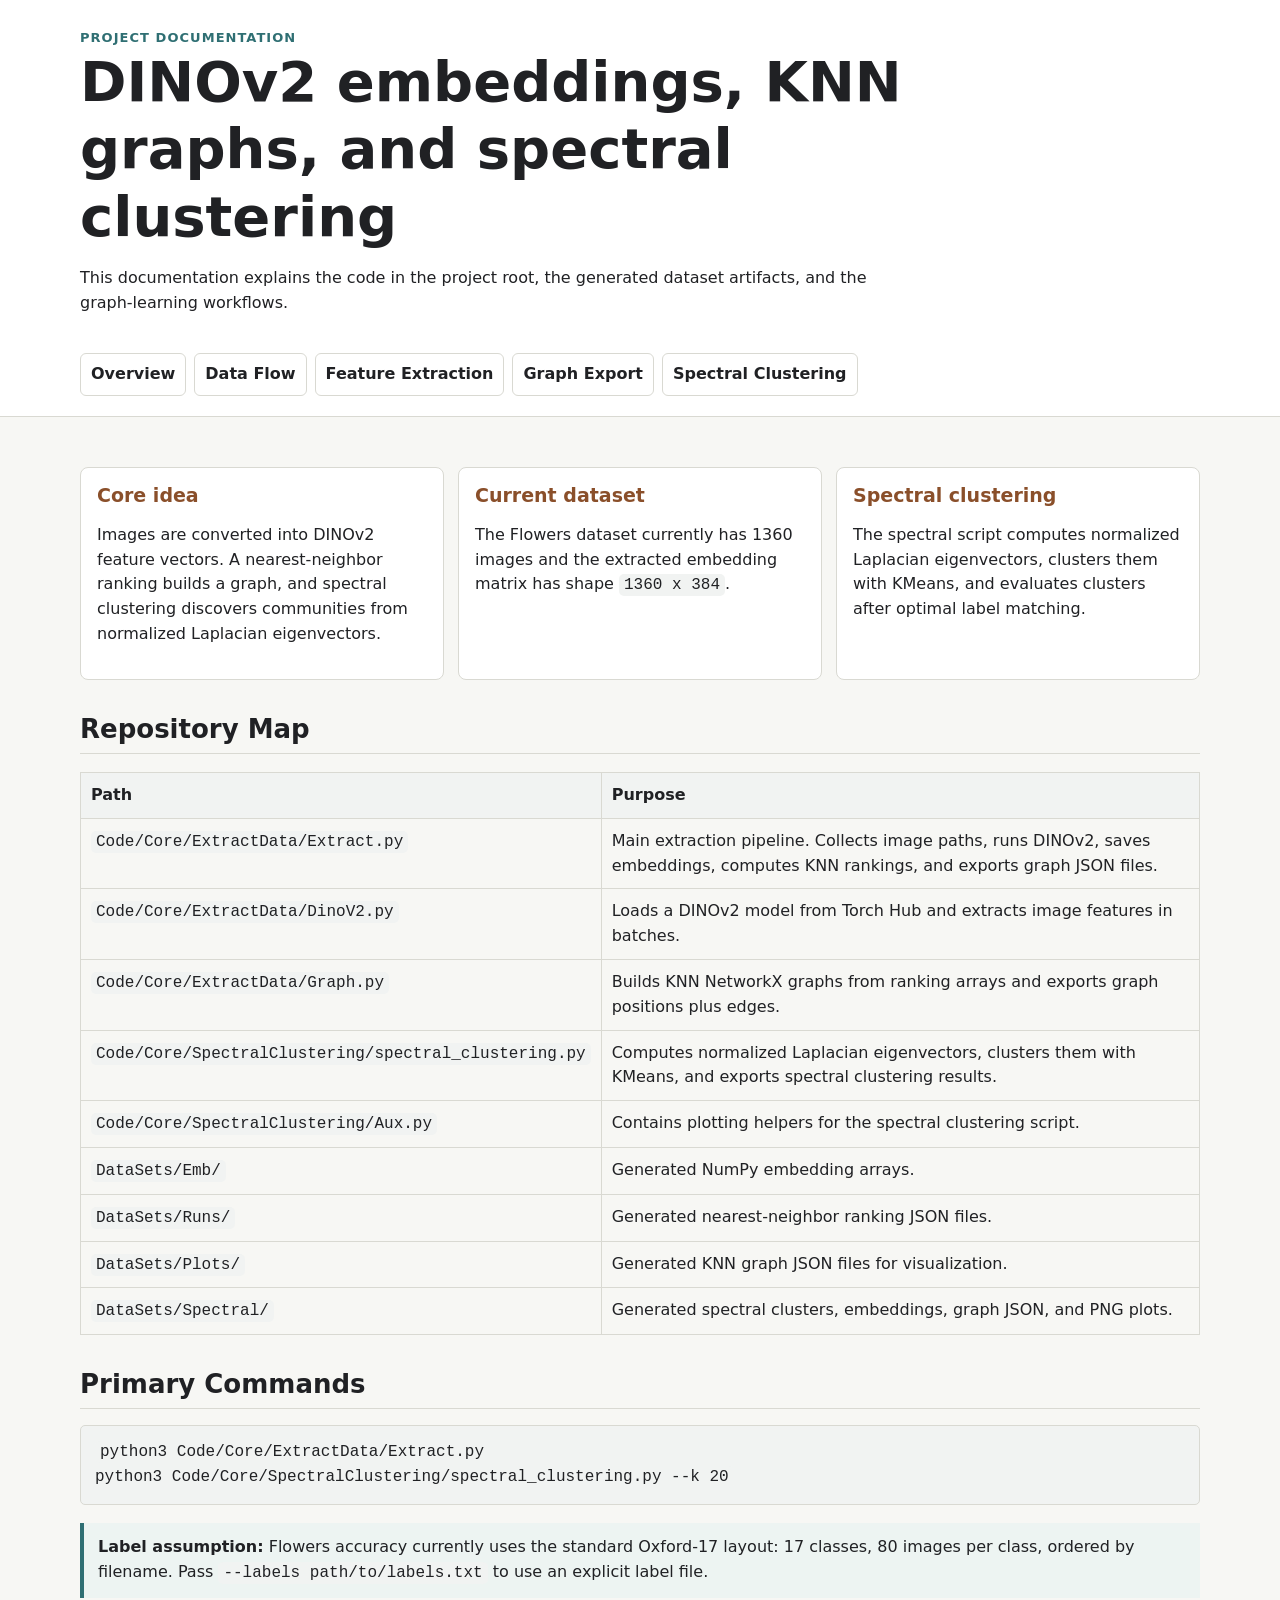
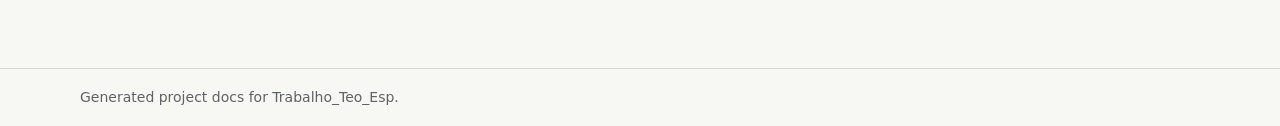
==== Docs/index.html @ fd4a02af "New" ====
<!doctype html>
<html lang="en">
<head>
  <meta charset="utf-8">
  <meta name="viewport" content="width=device-width, initial-scale=1">
  <title>USP Graph Learning Project Documentation</title>
  <link rel="stylesheet" href="styles.css">
</head>
<body>
  <header>
    <div class="wrap top">
      <div class="eyebrow">Project documentation</div>
      <h1>DINOv2 embeddings, KNN graphs, and spectral clustering</h1>
      <p>This documentation explains the code in the project root, the generated dataset artifacts, and the graph-learning workflows.</p>
    </div>
    <div class="wrap">
      <nav>
        <a href="index.html">Overview</a>
        <a href="data-flow.html">Data Flow</a>
        <a href="extract-data.html">Feature Extraction</a>
        <a href="graph-export.html">Graph Export</a>
        <a href="spectral.html">Spectral Clustering</a>
      </nav>
    </div>
  </header>

  <main class="wrap">
    <section class="grid">
      <article class="card">
        <h3>Core idea</h3>
        <p>Images are converted into DINOv2 feature vectors. A nearest-neighbor ranking builds a graph, and spectral clustering discovers communities from normalized Laplacian eigenvectors.</p>
      </article>
      <article class="card">
        <h3>Current dataset</h3>
        <p>The Flowers dataset currently has 1360 images and the extracted embedding matrix has shape <code>1360 x 384</code>.</p>
      </article>
      <article class="card">
        <h3>Spectral clustering</h3>
        <p>The spectral script computes normalized Laplacian eigenvectors, clusters them with KMeans, and evaluates clusters after optimal label matching.</p>
      </article>
    </section>

    <h2>Repository Map</h2>
    <table>
      <thead>
        <tr><th>Path</th><th>Purpose</th></tr>
      </thead>
      <tbody>
        <tr><td><code>Code/Core/ExtractData/Extract.py</code></td><td>Main extraction pipeline. Collects image paths, runs DINOv2, saves embeddings, computes KNN rankings, and exports graph JSON files.</td></tr>
        <tr><td><code>Code/Core/ExtractData/DinoV2.py</code></td><td>Loads a DINOv2 model from Torch Hub and extracts image features in batches.</td></tr>
        <tr><td><code>Code/Core/ExtractData/Graph.py</code></td><td>Builds KNN NetworkX graphs from ranking arrays and exports graph positions plus edges.</td></tr>
        <tr><td><code>Code/Core/SpectralClustering/spectral_clustering.py</code></td><td>Computes normalized Laplacian eigenvectors, clusters them with KMeans, and exports spectral clustering results.</td></tr>
        <tr><td><code>Code/Core/SpectralClustering/Aux.py</code></td><td>Contains plotting helpers for the spectral clustering script.</td></tr>
        <tr><td><code>DataSets/Emb/</code></td><td>Generated NumPy embedding arrays.</td></tr>
        <tr><td><code>DataSets/Runs/</code></td><td>Generated nearest-neighbor ranking JSON files.</td></tr>
        <tr><td><code>DataSets/Plots/</code></td><td>Generated KNN graph JSON files for visualization.</td></tr>
        <tr><td><code>DataSets/Spectral/</code></td><td>Generated spectral clusters, embeddings, graph JSON, and PNG plots.</td></tr>
      </tbody>
    </table>

    <h2>Primary Commands</h2>
    <pre><code>python3 Code/Core/ExtractData/Extract.py
python3 Code/Core/SpectralClustering/spectral_clustering.py --k 20</code></pre>

    <div class="note">
      <strong>Label assumption:</strong> Flowers accuracy currently uses the standard Oxford-17 layout: 17 classes, 80 images per class, ordered by filename. Pass <code>--labels path/to/labels.txt</code> to use an explicit label file.
    </div>
  </main>

  <footer class="footer">
    <div class="wrap">Generated project docs for Trabalho_Teo_Esp.</div>
  </footer>
</body>
</html>
---- Docs/styles.css ----
:root {
  color-scheme: light;
  --bg: #f7f7f4;
  --panel: #ffffff;
  --text: #202124;
  --muted: #5f6368;
  --line: #d9d9d2;
  --accent: #2f6f73;
  --accent-2: #8a4f2a;
  --code: #f1f3f2;
}

* {
  box-sizing: border-box;
}

body {
  margin: 0;
  background: var(--bg);
  color: var(--text);
  font-family: Inter, ui-sans-serif, system-ui, -apple-system, BlinkMacSystemFont, "Segoe UI", sans-serif;
  line-height: 1.55;
}

header {
  border-bottom: 1px solid var(--line);
  background: var(--panel);
}

.wrap {
  width: min(1120px, calc(100% - 40px));
  margin: 0 auto;
}

.top {
  padding: 28px 0 22px;
}

.eyebrow {
  color: var(--accent);
  font-size: 13px;
  font-weight: 700;
  letter-spacing: 0.08em;
  text-transform: uppercase;
}

h1,
h2,
h3 {
  line-height: 1.2;
  margin: 0 0 12px;
}

h1 {
  font-size: clamp(32px, 5vw, 56px);
  max-width: 900px;
}

h2 {
  border-bottom: 1px solid var(--line);
  font-size: 26px;
  margin-top: 34px;
  padding-bottom: 8px;
}

h3 {
  color: var(--accent-2);
  font-size: 19px;
  margin-top: 24px;
}

p {
  max-width: 820px;
}

a {
  color: var(--accent);
  font-weight: 650;
  text-decoration: none;
}

a:hover {
  text-decoration: underline;
}

nav {
  display: flex;
  flex-wrap: wrap;
  gap: 8px;
  padding: 0 0 20px;
}

nav a {
  border: 1px solid var(--line);
  border-radius: 6px;
  color: var(--text);
  padding: 8px 10px;
}

main {
  padding: 30px 0 52px;
}

.grid {
  display: grid;
  gap: 14px;
  grid-template-columns: repeat(auto-fit, minmax(250px, 1fr));
  margin: 20px 0 26px;
}

.card {
  background: var(--panel);
  border: 1px solid var(--line);
  border-radius: 8px;
  padding: 16px;
}

.card h3 {
  margin-top: 0;
}

.note {
  background: #edf4f2;
  border-left: 4px solid var(--accent);
  margin: 18px 0;
  padding: 12px 14px;
}

code,
pre {
  background: var(--code);
  border-radius: 5px;
  font-family: "SFMono-Regular", Consolas, "Liberation Mono", monospace;
}

code {
  padding: 2px 5px;
}

pre {
  border: 1px solid var(--line);
  overflow-x: auto;
  padding: 14px;
}

table {
  border-collapse: collapse;
  margin: 18px 0;
  width: 100%;
}

th,
td {
  border: 1px solid var(--line);
  padding: 10px;
  text-align: left;
  vertical-align: top;
}

th {
  background: var(--code);
}

ul,
ol {
  max-width: 860px;
}

.footer {
  border-top: 1px solid var(--line);
  color: var(--muted);
  font-size: 14px;
  padding: 18px 0;
}
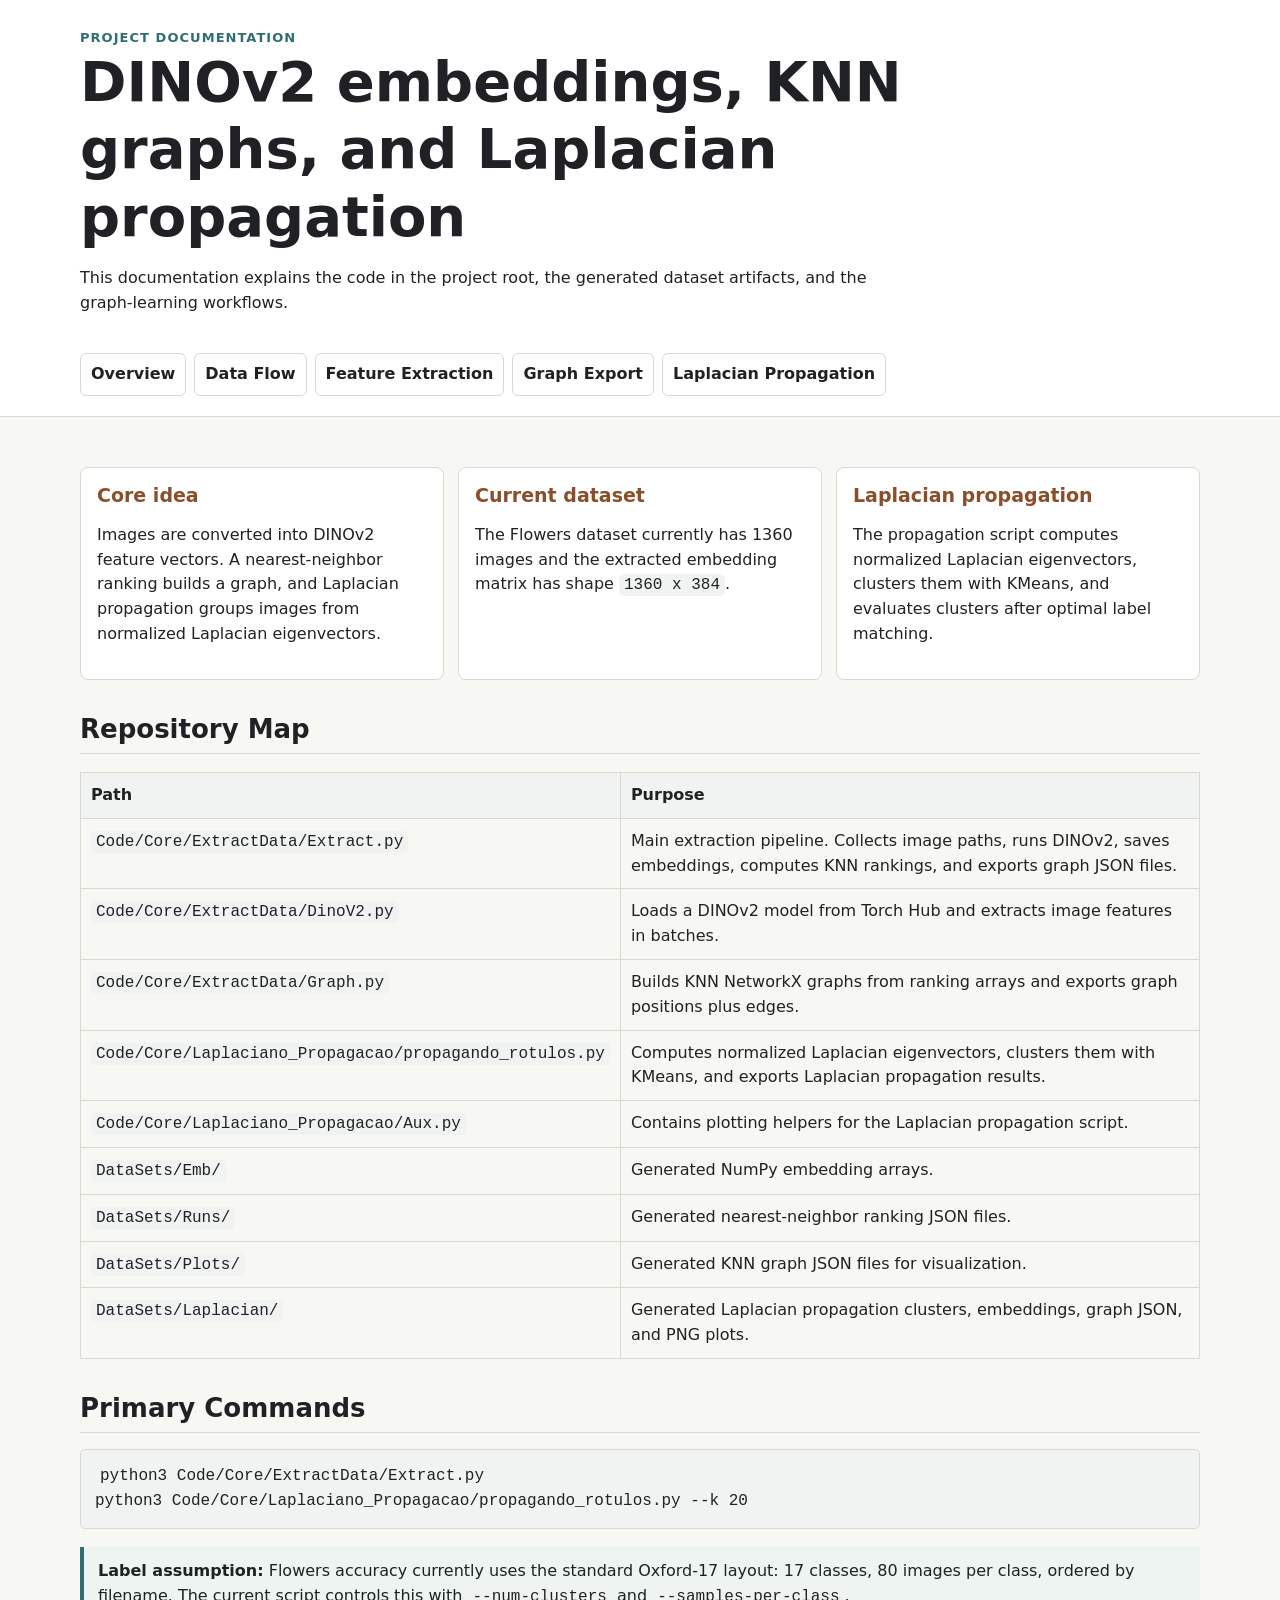
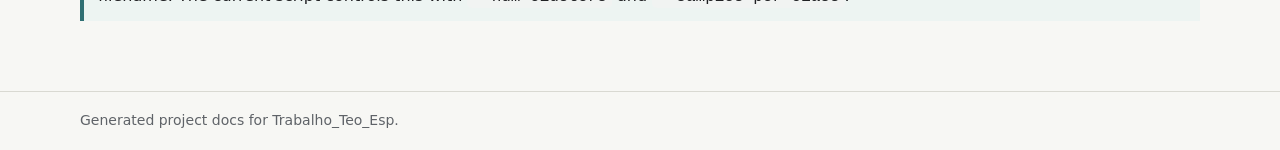
==== commit 7ab24def: "Version 1" ====
--- a/Docs/index.html
+++ b/Docs/index.html
@@ -10,7 +10,7 @@
   <header>
     <div class="wrap top">
       <div class="eyebrow">Project documentation</div>
-      <h1>DINOv2 embeddings, KNN graphs, and spectral clustering</h1>
+      <h1>DINOv2 embeddings, KNN graphs, and Laplacian propagation</h1>
       <p>This documentation explains the code in the project root, the generated dataset artifacts, and the graph-learning workflows.</p>
     </div>
     <div class="wrap">
@@ -19,7 +19,7 @@
         <a href="data-flow.html">Data Flow</a>
         <a href="extract-data.html">Feature Extraction</a>
         <a href="graph-export.html">Graph Export</a>
-        <a href="spectral.html">Spectral Clustering</a>
+        <a href="spectral.html">Laplacian Propagation</a>
       </nav>
     </div>
   </header>
@@ -28,15 +28,15 @@
     <section class="grid">
       <article class="card">
         <h3>Core idea</h3>
-        <p>Images are converted into DINOv2 feature vectors. A nearest-neighbor ranking builds a graph, and spectral clustering discovers communities from normalized Laplacian eigenvectors.</p>
+        <p>Images are converted into DINOv2 feature vectors. A nearest-neighbor ranking builds a graph, and Laplacian propagation groups images from normalized Laplacian eigenvectors.</p>
       </article>
       <article class="card">
         <h3>Current dataset</h3>
         <p>The Flowers dataset currently has 1360 images and the extracted embedding matrix has shape <code>1360 x 384</code>.</p>
       </article>
       <article class="card">
-        <h3>Spectral clustering</h3>
-        <p>The spectral script computes normalized Laplacian eigenvectors, clusters them with KMeans, and evaluates clusters after optimal label matching.</p>
+        <h3>Laplacian propagation</h3>
+        <p>The propagation script computes normalized Laplacian eigenvectors, clusters them with KMeans, and evaluates clusters after optimal label matching.</p>
       </article>
     </section>
 
@@ -49,21 +49,21 @@
         <tr><td><code>Code/Core/ExtractData/Extract.py</code></td><td>Main extraction pipeline. Collects image paths, runs DINOv2, saves embeddings, computes KNN rankings, and exports graph JSON files.</td></tr>
         <tr><td><code>Code/Core/ExtractData/DinoV2.py</code></td><td>Loads a DINOv2 model from Torch Hub and extracts image features in batches.</td></tr>
         <tr><td><code>Code/Core/ExtractData/Graph.py</code></td><td>Builds KNN NetworkX graphs from ranking arrays and exports graph positions plus edges.</td></tr>
-        <tr><td><code>Code/Core/SpectralClustering/spectral_clustering.py</code></td><td>Computes normalized Laplacian eigenvectors, clusters them with KMeans, and exports spectral clustering results.</td></tr>
-        <tr><td><code>Code/Core/SpectralClustering/Aux.py</code></td><td>Contains plotting helpers for the spectral clustering script.</td></tr>
+        <tr><td><code>Code/Core/Laplaciano_Propagacao/propagando_rotulos.py</code></td><td>Computes normalized Laplacian eigenvectors, clusters them with KMeans, and exports Laplacian propagation results.</td></tr>
+        <tr><td><code>Code/Core/Laplaciano_Propagacao/Aux.py</code></td><td>Contains plotting helpers for the Laplacian propagation script.</td></tr>
         <tr><td><code>DataSets/Emb/</code></td><td>Generated NumPy embedding arrays.</td></tr>
         <tr><td><code>DataSets/Runs/</code></td><td>Generated nearest-neighbor ranking JSON files.</td></tr>
         <tr><td><code>DataSets/Plots/</code></td><td>Generated KNN graph JSON files for visualization.</td></tr>
-        <tr><td><code>DataSets/Spectral/</code></td><td>Generated spectral clusters, embeddings, graph JSON, and PNG plots.</td></tr>
+        <tr><td><code>DataSets/Laplacian/</code></td><td>Generated Laplacian propagation clusters, embeddings, graph JSON, and PNG plots.</td></tr>
       </tbody>
     </table>
 
     <h2>Primary Commands</h2>
     <pre><code>python3 Code/Core/ExtractData/Extract.py
-python3 Code/Core/SpectralClustering/spectral_clustering.py --k 20</code></pre>
+python3 Code/Core/Laplaciano_Propagacao/propagando_rotulos.py --k 20</code></pre>
 
     <div class="note">
-      <strong>Label assumption:</strong> Flowers accuracy currently uses the standard Oxford-17 layout: 17 classes, 80 images per class, ordered by filename. Pass <code>--labels path/to/labels.txt</code> to use an explicit label file.
+      <strong>Label assumption:</strong> Flowers accuracy currently uses the standard Oxford-17 layout: 17 classes, 80 images per class, ordered by filename. The current script controls this with <code>--num-clusters</code> and <code>--samples-per-class</code>.
     </div>
   </main>
 
